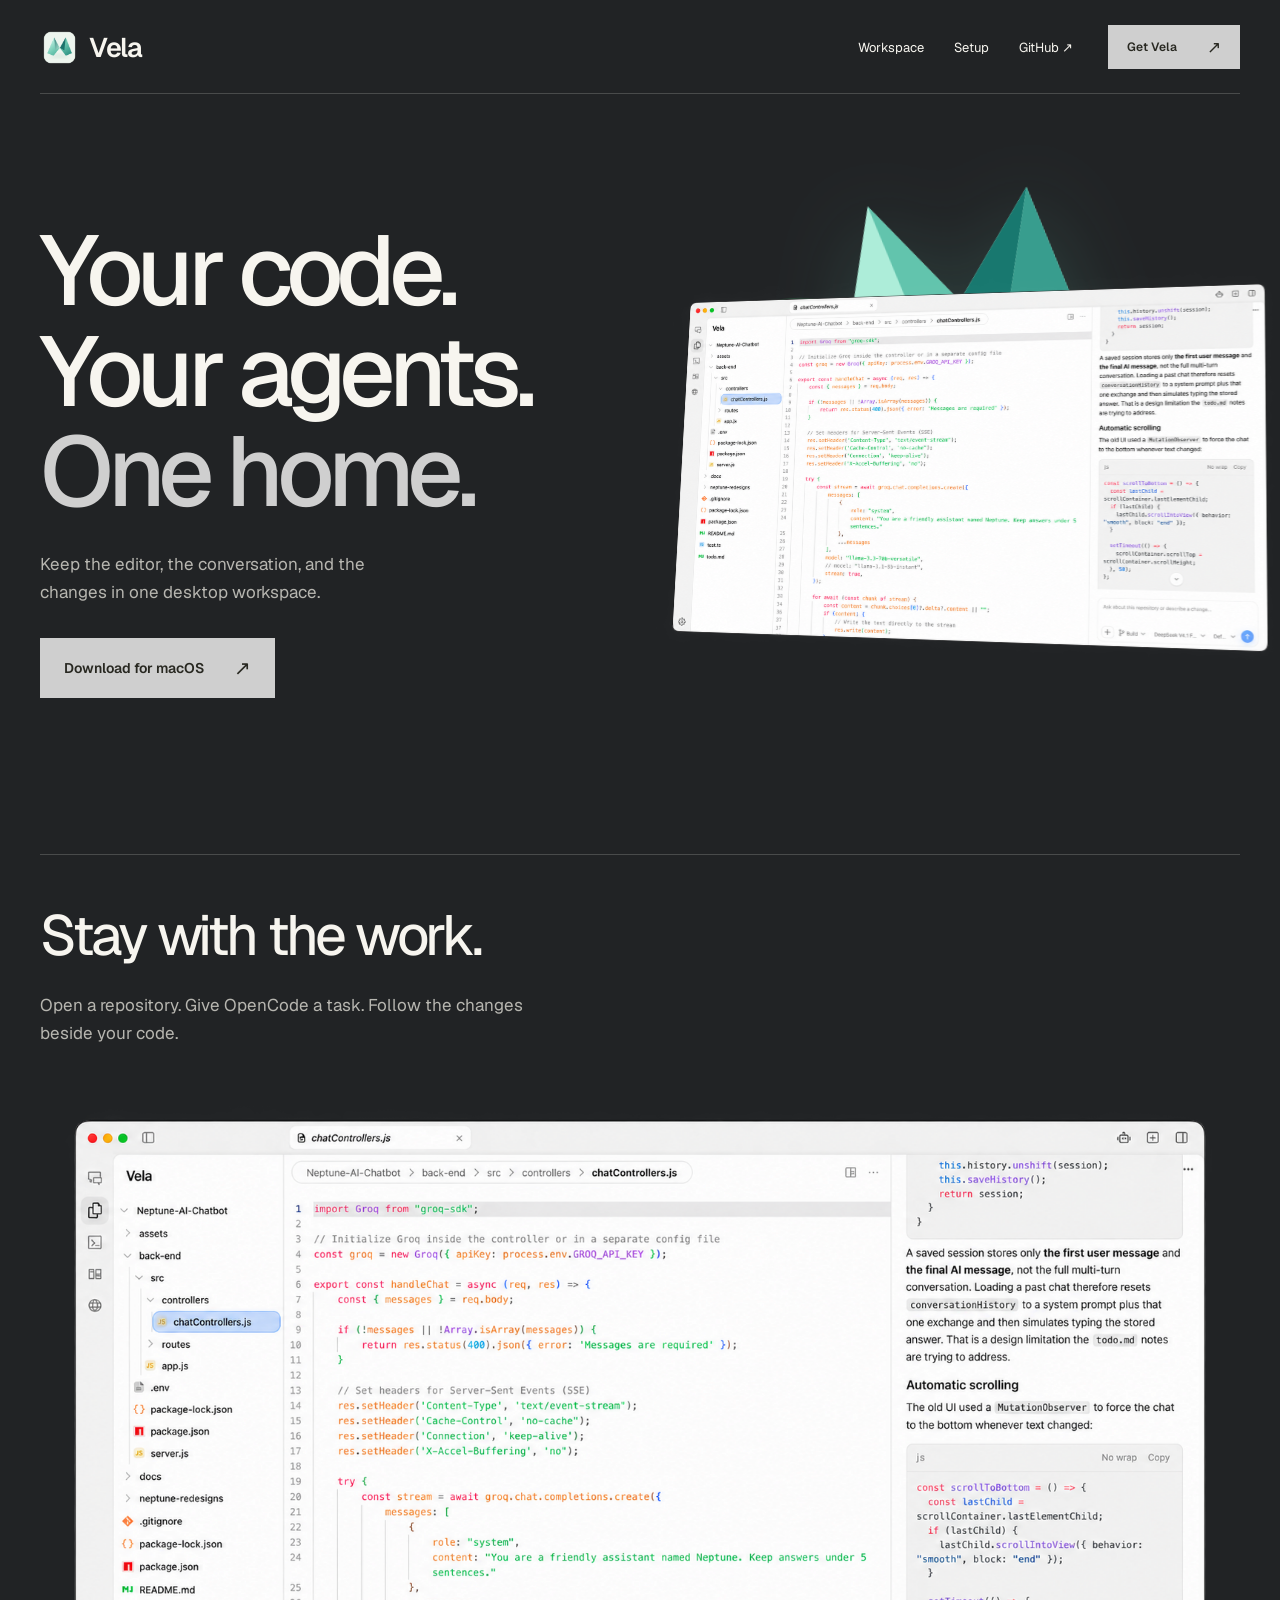
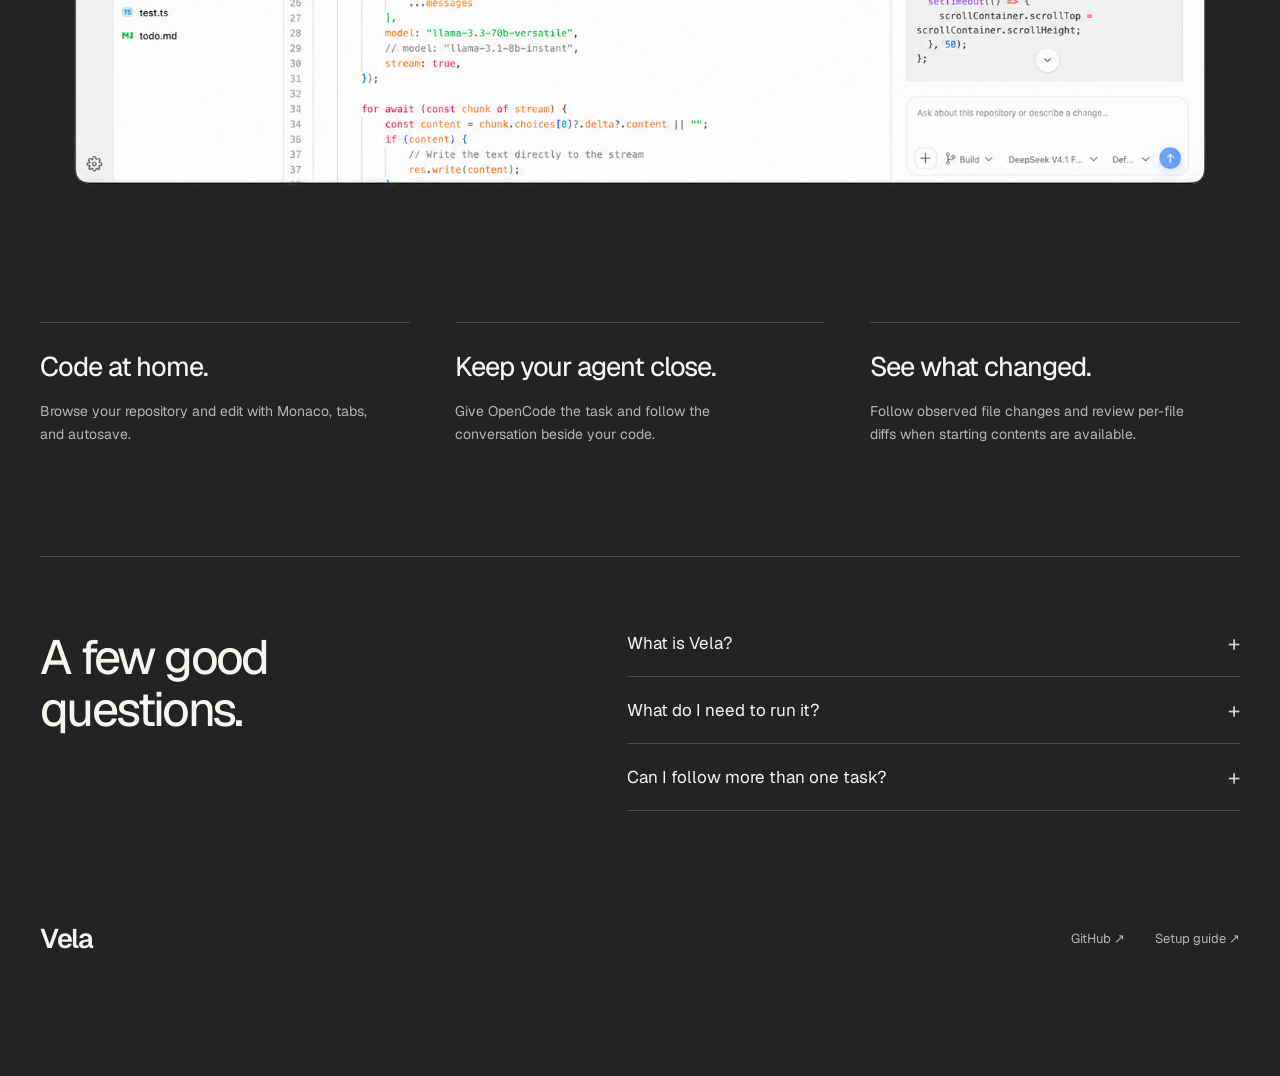
==== vela-product/index.html @ f3eb32a9 "initial portfolio commit" ====
<!doctype html>
<html lang="en">
<head>
  <meta charset="utf-8">
  <meta name="viewport" content="width=device-width,initial-scale=1">
  <meta name="description" content="Vela. Your code, your agents, one desktop workspace.">
  <title>Vela — Your code. Your agents. One home.</title>
  <link rel="icon" href="assets/icon.png">
  <link rel="stylesheet" href="css/style.css?v=2">
</head>
<body class="iteration-page d1">
  <a class="skip" href="#main">Skip to content</a>

  <header class="site-header">
    <a class="brand" href="#main" aria-label="Vela home"><img src="assets/icon.png" width="40" height="40" alt=""><span>Vela</span></a>
    <nav aria-label="Main navigation">
      <a href="#workspace">Workspace</a>
      <a href="https://github.com/Tsohnle95/vela#setup" target="_blank" rel="noopener">Setup</a>
      <a href="https://github.com/Tsohnle95/vela" target="_blank" rel="noopener">GitHub ↗</a>
    </nav>
    <a class="button" href="https://github.com/Tsohnle95/vela/releases" target="_blank" rel="noopener">Get Vela<span aria-hidden="true">↗</span></a>
  </header>

  <main id="main" tabindex="-1">
    <section class="home-hero">
      <div class="hero-copy">
        <h1>Your code.<br> Your agents.<br> <em>One home.</em></h1>
        <p>Keep the editor, the conversation, and the changes in one desktop workspace.</p>
        <a class="button" href="https://github.com/Tsohnle95/vela/releases" target="_blank" rel="noopener">Download for macOS<span aria-hidden="true">↗</span></a>
      </div>
      <div class="home-art">
        <div class="home-orbit orbit-one"></div>
        <div class="home-orbit orbit-two"></div>
        <svg class="vela-mark" viewBox="0 0 200 160" aria-hidden="true">
          <path fill="#adedd9" d="M36 8 100 92 31 154 0 139Z"/>
          <path fill="#62c4ad" d="M36 8 100 92 31 154 67 120Z"/>
          <path fill="#b5f4dc" d="m164 8 36 131-31 15-69-62Z"/>
          <path fill="#389d8e" d="m164 8 36 131-31 15-36-34Z"/>
          <path fill="#18786f" d="m164 8-31 112-33-28Z"/>
        </svg>
        <div class="home-screen">
          <figure class="app-shot window-shot" id="workspace">
            <img src="assets/vela-light.png" width="1619" height="971" alt="Vela in a light theme, with the file tree, a chat controller in the editor, and an OpenCode conversation in one window.">
          </figure>
        </div>
      </div>
    </section>

    <section class="home-product">
      <h2>Stay with the work.</h2>
      <p>Open a repository. Give OpenCode a task. Follow the changes beside your code.</p>
      <figure class="app-shot window-shot">
        <img src="assets/vela-light.png" width="1619" height="971" alt="Vela in a light theme, with the file tree, a chat controller in the editor, and an OpenCode conversation in one window.">
      </figure>
    </section>

    <section class="feature-row">
      <article>
        <h2>Code at home.</h2>
        <p>Browse your repository and edit with Monaco, tabs, and autosave.</p>
      </article>
      <article>
        <h2>Keep your agent close.</h2>
        <p>Give OpenCode the task and follow the conversation beside your code.</p>
      </article>
      <article>
        <h2>See what changed.</h2>
        <p>Follow observed file changes and review per-file diffs when starting contents are available.</p>
      </article>
    </section>

    <section class="questions">
      <h2>A few good questions.</h2>
      <div>
        <details>
          <summary>What is Vela?</summary>
          <p>A desktop workspace that brings a Monaco editor, OpenCode sessions, an integrated terminal, and live file changes into one window.</p>
        </details>
        <details>
          <summary>What do I need to run it?</summary>
          <p>Have OpenCode V2 available on your PATH before starting an agent session. The source setup guide is available on GitHub.</p>
        </details>
        <details>
          <summary>Can I follow more than one task?</summary>
          <p>Agent mode tiles up to eight sessions. Each panel keeps its own conversation and context.</p>
        </details>
      </div>
    </section>
  </main>

  <footer class="site-footer">
    <a class="brand" href="#main">Vela</a>
    <nav aria-label="Footer navigation">
      <a href="https://github.com/Tsohnle95/vela" target="_blank" rel="noopener">GitHub ↗</a>
      <a href="https://github.com/Tsohnle95/vela#setup" target="_blank" rel="noopener">Setup guide ↗</a>
    </nav>
  </footer>
</body>
</html>
---- vela-product/css/style.css ----
@font-face{font-family:Geist;src:url(../assets/geist.woff2) format('woff2');font-weight:100 900;font-display:swap}
*{box-sizing:border-box}html{scroll-behavior:smooth;scroll-padding-top:30px}body{--bg:#080909;--fg:#f4f5f1;--accent:#b3f6d6;--muted:#9a9e9a;--line:#2a2e2b;margin:0;background:var(--bg);color:var(--fg);font-family:Geist,Arial,sans-serif;-webkit-font-smoothing:antialiased}h1,h2,h3,p,figure{margin:0}a{color:inherit;text-decoration:none}button,select{font:inherit}button,select,summary{cursor:pointer}button{color:inherit}a:focus-visible,button:focus-visible,summary:focus-visible,select:focus-visible{outline:3px solid var(--accent);outline-offset:5px}h1{font-size:clamp(60px,7.2vw,104px);letter-spacing:-.065em;line-height:1.02;font-weight:500;text-wrap:balance}h1 em,h2 em{font-style:normal;color:var(--accent)}h2{font-size:clamp(36px,4.4vw,64px);line-height:1.08;letter-spacing:-.055em;font-weight:450;text-wrap:balance}h3{font-size:25px;font-weight:450;letter-spacing:-.035em}p{line-height:1.65;color:var(--muted)}button:hover,.button:hover{filter:brightness(1.12)}a.text-link:hover{text-decoration:underline;text-underline-offset:6px}.button{background:var(--accent);color:#0c1811;min-height:52px;display:inline-flex;align-items:center;justify-content:space-between;gap:30px;padding:16px 23px;font-size:14px;font-weight:600;border:1px solid var(--accent);border-radius:0}.button span{font-size:20px;font-weight:400}.hero-copy>p{font-size:17px;max-width:420px;margin:28px 0 32px}.site-header{max-width:1280px;margin:auto;padding:25px 40px;display:flex;align-items:center;justify-content:space-between;gap:35px;position:relative;z-index:5}.site-header:after{content:'';position:absolute;bottom:0;left:40px;right:40px;border-bottom:1px solid var(--line)}.brand{display:flex;align-items:center;gap:10px;font-size:27px;font-weight:600;letter-spacing:-1.3px}.brand img{width:39px;height:39px;display:block;border-radius:9px}.site-header nav{display:flex;align-items:center;gap:30px;margin-left:auto;font-size:13px}.site-header>.button{min-height:44px;padding:10px 18px;font-size:12px;gap:30px}.site-header>.button span{font-size:17px}main{max-width:1280px;padding:0 40px;margin:auto;min-width:0}.app-shot{min-width:0;margin:0;position:relative}.app-shot img{display:block;width:100%;height:auto;max-width:100%;border:1px solid #343b36;border-radius:7px;background:#222}.vela-icon{display:block;width:100%;height:auto}.vela-mark{display:block;width:100%;height:auto;overflow:visible}.feature-row{display:grid;grid-template-columns:repeat(3,minmax(0,1fr));gap:45px;margin:110px 0}.feature-row article{border-top:1px solid var(--line);padding-top:28px;min-width:0}.feature-row h2{font-size:27px;line-height:1.15;letter-spacing:-.04em;margin-bottom:18px}.feature-row p{font-size:14px;max-width:340px}.section{display:grid;grid-template-columns:1fr 1fr;gap:70px;align-items:center;margin:110px 0}.text-link{display:inline-flex;align-items:center;gap:10px;color:var(--accent);font-size:14px;margin-top:25px}.questions{display:grid;grid-template-columns:.9fr 1.1fr;gap:85px;border-top:1px solid var(--line);padding:75px 0;margin-top:100px}.questions h2{font-size:48px;max-width:350px}.questions details{border-bottom:1px solid var(--line);padding:22px 0}.questions details:first-child{padding-top:0}.questions summary{font-size:17px;list-style:none;display:flex;justify-content:space-between;gap:20px}.questions summary:after{content:'+';color:var(--accent);font-size:22px;line-height:1}.questions details[open] summary:after{content:'−'}.questions summary::-webkit-details-marker{display:none}.questions details p{font-size:14px;margin-top:20px;max-width:500px}.release-close{padding:80px 0;border-block:1px solid var(--line);margin-top:70px;display:flex;justify-content:space-between;align-items:center;gap:40px}.release-close h2{max-width:700px;font-size:54px}.site-footer{max-width:1280px;margin:auto;padding:35px 40px 120px;display:flex;justify-content:space-between;align-items:center;gap:40px}.site-footer nav{display:flex;gap:30px;font-size:13px;color:var(--muted)}.skip{position:fixed;left:20px;top:-100px;padding:15px;background:var(--accent);color:#111;z-index:100}.skip:focus{top:15px}.sr-only{position:absolute;width:1px;height:1px;padding:0;margin:-1px;overflow:hidden;clip:rect(0,0,0,0);white-space:nowrap;border:0}.design-controls{position:fixed;bottom:18px;left:50%;transform:translateX(-50%);z-index:25;max-width:calc(100% - 24px);display:flex;gap:4px;align-items:center;border:1px solid #464d46;border-radius:8px;background:#171c19ed;padding:6px;box-shadow:0 10px 30px #0008;backdrop-filter:blur(15px);font-size:11px}.design-controls button{border:0;background:transparent;padding:9px;min-height:34px;white-space:nowrap;border-radius:4px}.design-controls button:hover{background:#333d34}.design-controls select{color:#e8f1e9;background:#242d25;border:0;border-radius:4px;padding:9px;width:220px;min-width:0;font-size:11px}.design-controls #previous,.design-controls #next{font-size:17px;padding:6px 12px}.design-controls #hide-controls{font-size:19px}.design-controls[hidden]{display:none}#restore-controls{position:fixed;bottom:15px;right:18px;border:1px solid #566358;background:#111914;color:#dce8dd;padding:10px 14px;border-radius:5px;z-index:25;font-size:11px}#restore-controls[hidden]{display:none}dialog{width:min(1180px,calc(100% - 30px));max-height:88vh;border:1px solid #4d5b4e;padding:30px;border-radius:10px;background:#0d130f;color:#f0f5ec}dialog::backdrop{background:#000c;backdrop-filter:blur(8px)}.gallery-heading{display:flex;justify-content:space-between;align-items:center;margin-bottom:25px}.gallery-heading h2{font-size:36px}.gallery-heading button{border:1px solid #455346;background:transparent;width:40px;height:40px;border-radius:50%;font-size:25px}#gallery-grid{display:grid;grid-template-columns:repeat(3,minmax(0,1fr));gap:16px}.gallery-card{display:block;min-width:0;border:1px solid #2e3b30;border-radius:4px;overflow:hidden;background:#141c15}.gallery-card:hover{border-color:#a3d4b2}.gallery-card[aria-current]{outline:2px solid var(--accent);outline-offset:-2px}.gallery-card img{display:block;width:100%;height:auto;aspect-ratio:1.44;background:#080909;object-fit:cover;object-position:top}.gallery-card h3{font-size:15px;padding:18px;font-weight:450;letter-spacing:-.4px}
/* Closest to the reference: a direct statement and a floating desktop. */
.home-hero{display:grid;grid-template-columns:1fr 1fr;gap:70px;align-items:center;min-height:760px;padding:80px 0 110px}.home-hero h1{font-size:clamp(68px,7.7vw,110px)}.home-hero .hero-copy>p{max-width:360px}.home-art{position:relative;min-width:0;height:490px;isolation:isolate;display:flex;align-items:center;justify-content:center}.home-art>.vela-mark{position:absolute;width:250px;top:-28px;left:calc(50% - 125px);filter:drop-shadow(0 10px 40px #71eac92b);transform:rotate(-7deg)}.home-screen{position:absolute;bottom:50px;width:112%;transform:perspective(1100px) rotateY(-12deg) rotateX(7deg)}.home-screen .app-shot img{border:0;border-radius:0;background:transparent}.home-orbit{position:absolute;border:1px solid #325a42;border-radius:50%;width:500px;height:180px;left:50%;top:50%;transform:translate(-50%,-50%) rotate(-35deg);z-index:-1}.orbit-two{transform:translate(-50%,-50%) rotate(35deg);border-color:#254232}.home-product{padding-top:50px;border-top:1px solid var(--line)}.home-product>p{font-size:17px;max-width:500px;margin:25px 0 45px}.home-product>.app-shot img{border:0;border-radius:0;background:none}
/* Broad, centered and image-led, with space around a single large window. */
.d2 .wide-hero{text-align:center;padding-top:100px}.wide-hero h1{font-size:clamp(60px,6.6vw,95px)}.wide-hero .hero-copy>p{margin:27px auto 32px;max-width:510px}.wide-screen{margin-top:70px;padding:10px;background:#15261d;border:1px solid #294b36;box-shadow:0 0 100px -20px #53bd8a22}.wide-story{display:grid;grid-template-columns:1.2fr 1fr;gap:100px;margin:120px 0}.wide-story h2{font-size:54px}.wide-story p{font-size:17px}.d2 .feature-row{gap:70px}.d2 .questions{grid-template-columns:1fr 1fr}
/* An expansive heading sits above an asymmetric product and brand block. */
.close-hero{padding-top:80px}.close-title{display:flex;justify-content:space-between;gap:80px;align-items:end;margin-bottom:60px}.close-title h1{font-size:clamp(70px,8.5vw,122px)}.close-title>div{max-width:320px}.close-title p{font-size:16px;margin-bottom:30px}.close-stage{display:grid;grid-template-columns:1fr 230px;gap:30px;align-items:stretch}.close-stage>.app-shot{align-self:start}.close-mark{display:flex;align-items:center;justify-content:center;background:var(--accent);padding:38px}.close-mark>.vela-mark{filter:brightness(.3);width:100%}.close-story{display:grid;grid-template-columns:1.1fr 1fr;gap:80px;align-items:center;margin:100px 0}.close-story p{max-width:400px;font-size:17px}.d3 .feature-row{border-block:1px solid var(--line);margin:90px 0;padding:45px 0}.d3 .feature-row article{border:0;padding:0}
/* An oversized independent mark, a short statement and a separate product section. */
.place-hero{display:grid;grid-template-columns:1fr .7fr;gap:130px;align-items:end;padding:80px 0 95px}.place-hero>div:first-child>.vela-mark{width:90px;margin-bottom:40px}.place-hero h1{font-size:clamp(86px,10vw,145px);line-height:.92}.place-copy{padding-bottom:7px}.place-copy>p{font-size:20px;margin-bottom:35px}.place-copy>.text-link{display:block}.place-product{background:#111b15;padding:25px;border-top:1px solid #43604c}.place-product-copy{display:grid;grid-template-columns:1.1fr 1fr;gap:70px;margin-top:45px;padding:0 15px 15px}.place-product h2{font-size:43px}.place-product p{font-size:16px;align-self:center}.d4 .feature-row{gap:70px}
/* Concentric folds illustrate space, with no fabricated status or labels. */
.space-hero{display:grid;grid-template-columns:1fr 1fr;gap:70px;align-items:center;min-height:740px;padding:80px 0}.space-hero h1{font-size:clamp(66px,7.4vw,106px)}.space-art{position:relative;aspect-ratio:1;isolation:isolate;perspective:1000px}.fold-orbit{position:absolute;width:80%;top:12%;left:10%;transform:rotate(-12deg);opacity:.17}.fold-orbit .vela-mark path{fill:none;stroke:#82e6c4;stroke-width:.45}.fold-1{transform:scale(.85) translateY(20px) rotate(-12deg);opacity:.25}.fold-2{transform:scale(.7) translateY(45px) rotate(-12deg);opacity:.4}.fold-3{transform:scale(.55) translateY(85px) rotate(-12deg);opacity:.6}.fold-4{transform:scale(.4) translateY(150px) rotate(-12deg);opacity:.85}.fold-5{transform:scale(.25) translateY(290px) rotate(-12deg);opacity:1}.fold-5 .vela-mark path{fill:#b3f6d6;stroke:none}.space-product{padding-top:30px}.space-product>div{display:flex;gap:80px;align-items:end;justify-content:space-between;margin-bottom:45px}.space-product h2{max-width:650px}.space-product p{max-width:320px;font-size:16px}.space-product .app-shot{padding:20px;background:#131d16;border-radius:9px}.space-story{display:grid;grid-template-columns:1fr 1fr;gap:100px;margin:120px 0}.space-story p{font-size:17px}.space-story p+p{margin-top:25px}
@media(max-width:1000px){.site-header{gap:22px}.site-header nav{gap:22px}.home-hero{gap:30px;min-height:660px}.home-hero h1{font-size:76px}.home-art{height:400px}.home-art>.vela-mark{width:180px;left:calc(50% - 90px)}.home-orbit{width:380px}.home-screen{bottom:40px}.place-hero{gap:60px}.place-hero h1{font-size:100px}.place-copy>p{font-size:17px}.place-product-copy{gap:35px}.close-title{gap:45px}.close-title h1{font-size:85px}.close-stage{grid-template-columns:1fr 150px;gap:20px}.close-mark{padding:25px}.space-hero{gap:30px;min-height:650px}.space-hero h1{font-size:78px}.space-product>div{gap:35px}.wide-story,.close-story,.space-story{gap:50px}.wide-story h2{font-size:46px}.questions{gap:50px}.questions h2{font-size:40px}.feature-row{gap:28px}.release-close h2{font-size:44px}}
@media(max-width:700px){h1{font-size:clamp(48px,11.5vw,72px);letter-spacing:-.055em}h2{font-size:36px}main{padding:0 22px}.site-header{padding:20px 22px;gap:18px}.site-header:after{left:22px;right:22px}.brand{font-size:23px;gap:8px}.brand img{width:32px;height:32px}.site-header nav{gap:15px;font-size:11px}.site-header nav a:first-child{display:none}.site-header>.button{display:none}.button{font-size:13px;min-height:49px;padding:14px 19px;gap:25px}.hero-copy>p{font-size:15px;max-width:100%;margin:25px 0 30px}.feature-row{grid-template-columns:1fr;gap:35px;margin:65px 0}.feature-row h2{font-size:26px;margin-bottom:15px}.feature-row p{font-size:14px;max-width:100%}.feature-row article{padding-top:22px}.section{grid-template-columns:1fr;gap:35px;margin:70px 0}.questions{grid-template-columns:1fr;gap:35px;padding:45px 0;margin-top:65px}.questions h2{font-size:37px}.questions summary{font-size:15px}.questions details p{font-size:13px}.release-close{display:block;padding:45px 0;margin-top:50px}.release-close h2{font-size:39px;margin-bottom:30px}.site-footer{padding:30px 22px 120px;gap:25px;flex-wrap:wrap}.site-footer nav{gap:20px;font-size:12px}.app-shot img{border-radius:4px}.design-controls{bottom:12px;width:calc(100% - 24px);max-width:480px;gap:2px}.design-controls select{width:100%;flex:1;font-size:10px;padding:8px 4px}.design-controls button{font-size:10px;padding:7px}.design-controls #previous,.design-controls #next{padding:7px;font-size:16px}.design-controls #hide-controls{padding:6px;font-size:17px}dialog{padding:20px}.gallery-heading h2{font-size:30px}#gallery-grid{grid-template-columns:repeat(2,minmax(0,1fr));gap:10px}.gallery-card h3{font-size:13px;padding:12px;overflow-wrap:anywhere}
.home-hero{grid-template-columns:1fr;gap:20px;padding:65px 0 35px;min-height:0}.home-hero h1{font-size:clamp(60px,14vw,84px)}.home-hero .hero-copy>p{max-width:330px}.home-art{height:350px;max-width:450px;width:100%;margin:auto;overflow:clip}.home-art>.vela-mark{width:145px;top:5px;left:calc(50% - 72px)}.home-screen{width:88%;bottom:35px}.home-orbit{width:310px;height:120px;top:45%}.home-product{padding-top:35px}.home-product>p{font-size:15px;margin:22px 0 30px}.d2 .wide-hero{padding-top:65px}.wide-hero h1{font-size:clamp(46px,10.7vw,72px)}.wide-hero .hero-copy>p{font-size:15px;margin:25px auto 30px}.wide-screen{margin-top:45px;padding:6px}.wide-story{grid-template-columns:1fr;gap:25px;margin:65px 0}.wide-story h2{font-size:37px}.wide-story p{font-size:15px}.d2 .feature-row{gap:35px}.d2 .questions{grid-template-columns:1fr}.close-hero{padding-top:65px}.close-title{display:block;margin-bottom:35px}.close-title h1{font-size:clamp(58px,13vw,85px)}.close-title>div{max-width:100%;margin-top:28px}.close-title p{font-size:15px;max-width:330px}.close-stage{grid-template-columns:minmax(0,1fr) 65px;gap:12px}.close-mark{padding:12px}.close-story{grid-template-columns:1fr;gap:25px;margin:65px 0}.close-story h2{font-size:38px}.close-story p{font-size:15px}.d3 .feature-row{margin:55px 0;padding:30px 0;gap:30px}.place-hero{grid-template-columns:1fr;gap:35px;padding:55px 0 50px}.place-hero>div:first-child>.vela-mark{width:60px;margin-bottom:30px}.place-hero h1{font-size:clamp(76px,18vw,114px)}.place-copy>p{font-size:17px;max-width:340px;margin-bottom:30px}.place-product{padding:12px}.place-product-copy{grid-template-columns:1fr;gap:20px;margin-top:30px;padding:0 5px 10px}.place-product h2{font-size:32px}.place-product p{font-size:14px}.d4 .feature-row{gap:35px}.space-hero{grid-template-columns:1fr;gap:15px;padding:60px 0 15px;min-height:0}.space-hero h1{font-size:clamp(59px,13vw,84px)}.space-art{max-width:370px;width:100%;margin:auto}.space-product>div{display:block;margin-bottom:30px}.space-product h2{font-size:36px}.space-product p{max-width:100%;font-size:15px;margin-top:25px}.space-product .app-shot{padding:8px}.space-story{grid-template-columns:1fr;gap:25px;margin:70px 0}.space-story p{font-size:15px}}
@media(max-width:420px){#gallery-grid{grid-template-columns:1fr}.gallery-card h3{font-size:17px;padding:16px}.design-controls select{font-size:9px}.design-controls #browse{font-size:9px;padding:6px}.design-controls #previous,.design-controls #next{padding:6px}.site-header nav{font-size:11px}.home-art{height:290px}.home-screen{bottom:20px}.home-art>.vela-mark{width:125px;left:calc(50% - 62px)}.home-orbit{width:270px}.close-title h1{font-size:55px}.close-stage{grid-template-columns:1fr}.close-mark{height:90px;padding:16px}.close-mark>.vela-mark{width:80px}.place-product h2{font-size:28px}}
@media(prefers-reduced-motion:reduce){html{scroll-behavior:auto}*,*:before,*:after{animation:none!important;transition:none!important}}
@media(min-width:1310px){.home-screen{width:118%}}

/* Reference #1 — Soft graphite palette. */
body.iteration-page {
  --bg: #212325;
  --fg: #f7f5ef;
  --accent: #cfcfcf;
  --muted: #b7b6b0;
  --line: #494b4b;
  --surface: #2b2e30;
  --button-text: #282821;
  --shadow: #00000050;
  background: var(--bg);
  color: var(--fg);
}

.iteration-page .button {
  color: var(--button-text);
}
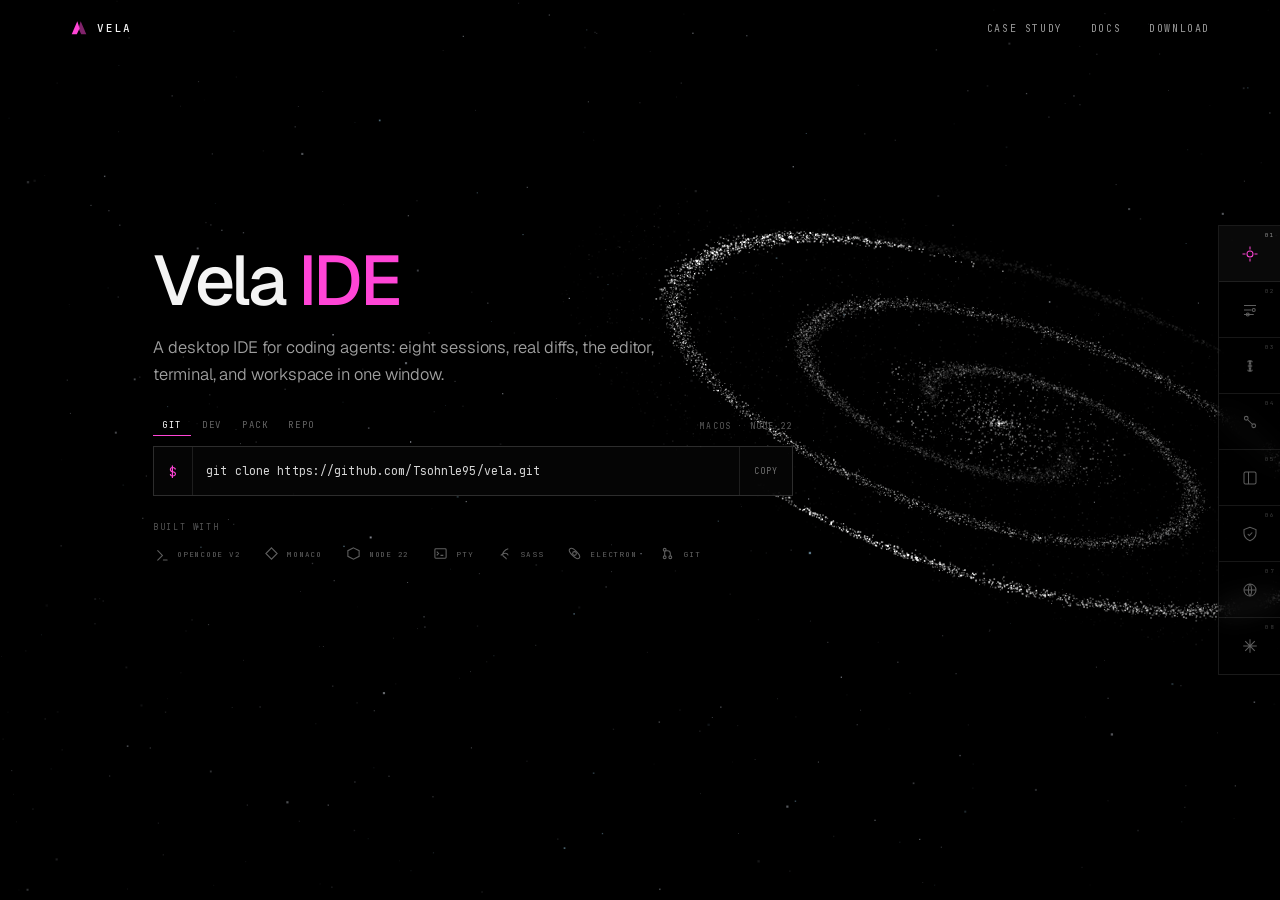
==== commit baaf48b8: "sync portfolio updates product page vela" ====
--- a/vela-product/index.html
+++ b/vela-product/index.html
@@ -1,99 +1,118 @@
 <!doctype html>
-<html lang="en">
+<html lang="en-CA">
 <head>
-  <meta charset="utf-8">
-  <meta name="viewport" content="width=device-width,initial-scale=1">
-  <meta name="description" content="Vela. Your code, your agents, one desktop workspace.">
-  <title>Vela — Your code. Your agents. One home.</title>
-  <link rel="icon" href="assets/icon.png">
-  <link rel="stylesheet" href="css/style.css?v=2">
+<meta charset="utf-8">
+<meta name="viewport" content="width=device-width,initial-scale=1">
+<title>Vela — IDE | Tylon Sohnle</title>
+<meta name="description" content="Vela is a desktop IDE for coding agents: eight sessions, real diffs, the editor, terminal, and workspace in one window.">
+<link rel="canonical" href="https://tylonsohnle.com/vela-product/">
+<link rel="icon" href="assets/icon.png">
+<meta name="theme-color" content="#000000">
+<link rel="stylesheet" href="css/style.css?v=ide1">
 </head>
-<body class="iteration-page d1">
-  <a class="skip" href="#main">Skip to content</a>
+<body>
+<a class="skip" href="#main">Skip to content</a>
+<div class="art" aria-hidden="true">
+  <div class="glow"></div>
+  <canvas id="field"></canvas>
+  <div class="veil"></div>
+  <div class="vignette"></div>
+  <div class="scan"></div>
+  <div class="grain"></div>
+</div>
 
-  <header class="site-header">
-    <a class="brand" href="#main" aria-label="Vela home"><img src="assets/icon.png" width="40" height="40" alt=""><span>Vela</span></a>
-    <nav aria-label="Main navigation">
-      <a href="#workspace">Workspace</a>
-      <a href="https://github.com/Tsohnle95/vela#setup" target="_blank" rel="noopener">Setup</a>
-      <a href="https://github.com/Tsohnle95/vela" target="_blank" rel="noopener">GitHub ↗</a>
+<header class="top">
+  <div class="shell top-row">
+    <a class="brand" href="#main" aria-label="Vela home">
+      <svg viewBox="0 0 32 32" fill="none" aria-hidden="true">
+        <path d="M3 27 13 4l4 13-5 10H3Z" fill="currentColor"/>
+        <path d="M29 27 19 4l-4 13 5 10h9Z" fill="currentColor" opacity=".5"/>
+      </svg>
+      <span class="word">Vela</span>
+    </a>
+    <nav aria-label="Primary">
+      <a href="../project-studies-ember/vela.html">Case study</a>
+      <a href="https://github.com/Tsohnle95/vela#readme" target="_blank" rel="noopener">Docs</a>
+      <a href="https://github.com/Tsohnle95/vela/releases" target="_blank" rel="noopener">Download</a>
     </nav>
-    <a class="button" href="https://github.com/Tsohnle95/vela/releases" target="_blank" rel="noopener">Get Vela<span aria-hidden="true">↗</span></a>
-  </header>
+  </div>
+</header>
 
-  <main id="main" tabindex="-1">
-    <section class="home-hero">
-      <div class="hero-copy">
-        <h1>Your code.<br> Your agents.<br> <em>One home.</em></h1>
-        <p>Keep the editor, the conversation, and the changes in one desktop workspace.</p>
-        <a class="button" href="https://github.com/Tsohnle95/vela/releases" target="_blank" rel="noopener">Download for macOS<span aria-hidden="true">↗</span></a>
-      </div>
-      <div class="home-art">
-        <div class="home-orbit orbit-one"></div>
-        <div class="home-orbit orbit-two"></div>
-        <svg class="vela-mark" viewBox="0 0 200 160" aria-hidden="true">
-          <path fill="#adedd9" d="M36 8 100 92 31 154 0 139Z"/>
-          <path fill="#62c4ad" d="M36 8 100 92 31 154 67 120Z"/>
-          <path fill="#b5f4dc" d="m164 8 36 131-31 15-69-62Z"/>
-          <path fill="#389d8e" d="m164 8 36 131-31 15-36-34Z"/>
-          <path fill="#18786f" d="m164 8-31 112-33-28Z"/>
-        </svg>
-        <div class="home-screen">
-          <figure class="app-shot window-shot" id="workspace">
-            <img src="assets/vela-light.png" width="1619" height="971" alt="Vela in a light theme, with the file tree, a chat controller in the editor, and an OpenCode conversation in one window.">
-          </figure>
+<div class="rail rail-right" aria-label="Cockpit panels">
+      <button class="on" data-label="Explorer" aria-label="Explorer">
+        <svg viewBox="0 0 24 24" fill="none" stroke="currentColor" stroke-width="1.35"><circle cx="12" cy="12" r="4"/><path d="M12 2v4M12 18v4M2 12h4M18 12h4"/></svg>
+        <span class="n">01</span>
+      </button>
+      <button class="" data-label="Editor" aria-label="Editor">
+        <svg viewBox="0 0 24 24" fill="none" stroke="currentColor" stroke-width="1.35"><path d="M4 6h16M4 12h10M4 18h13"/><circle cx="17" cy="12" r="2"/><circle cx="9" cy="18" r="2"/></svg>
+        <span class="n">02</span>
+      </button>
+      <button class="" data-label="Terminal" aria-label="Terminal">
+        <svg viewBox="0 0 24 24" fill="none" stroke="currentColor" stroke-width="1.35"><path d="M9 7a2 2 0 1 1 2 2v6a2 2 0 1 1-2 2M15 7a2 2 0 1 0-2 2v6a2 2 0 1 0 2 2M9 12h6"/></svg>
+        <span class="n">03</span>
+      </button>
+      <button class="" data-label="Sessions" aria-label="Sessions">
+        <svg viewBox="0 0 24 24" fill="none" stroke="currentColor" stroke-width="1.35"><circle cx="7" cy="7" r="2.5"/><circle cx="17" cy="17" r="2.5"/><path d="m9 9 6 6"/></svg>
+        <span class="n">04</span>
+      </button>
+      <button class="" data-label="Diffs" aria-label="Diffs">
+        <svg viewBox="0 0 24 24" fill="none" stroke="currentColor" stroke-width="1.35"><rect x="4" y="4" width="16" height="16" rx="2"/><path d="M10 4v16"/></svg>
+        <span class="n">05</span>
+      </button>
+      <button class="" data-label="Permissions" aria-label="Permissions">
+        <svg viewBox="0 0 24 24" fill="none" stroke="currentColor" stroke-width="1.35"><path d="M12 3 4 6v5c0 5 3.5 8 8 10 4.5-2 8-5 8-10V6l-8-3Z"/><path d="m9 12 2 2 4-4"/></svg>
+        <span class="n">06</span>
+      </button>
+      <button class="" data-label="Mobile" aria-label="Mobile">
+        <svg viewBox="0 0 24 24" fill="none" stroke="currentColor" stroke-width="1.35"><circle cx="12" cy="12" r="8"/><path d="M4 12h16M12 4c3 3 3 13 0 16M12 4c-3 3-3 13 0 16"/></svg>
+        <span class="n">07</span>
+      </button>
+      <button class="" data-label="Usage" aria-label="Usage">
+        <svg viewBox="0 0 24 24" fill="none" stroke="currentColor" stroke-width="1.35"><path d="M12 3v18M3 12h18M5.6 5.6l12.8 12.8M18.4 5.6 5.6 18.4"/></svg>
+        <span class="n">08</span>
+      </button>
+</div>
+
+<main id="main" class="shell main" tabindex="-1">
+  <section class="hero">
+    <div class="hero-inner">
+      <h1>
+          <span class="line">Vela <span class="accent">IDE</span></span>
+      </h1>
+      <p class="sub">A desktop IDE for coding agents: eight sessions, real diffs, the editor, terminal, and workspace in one window.</p>
+      <div class="install" data-install>
+        <div class="tabs" role="tablist" aria-label="Run Vela">
+            <button type="button" data-cmd="git clone https://github.com/Tsohnle95/vela.git" role="tab" aria-selected="true">GIT</button>
+            <button type="button" data-cmd="cd vela &amp;&amp; npm install &amp;&amp; npm run dev" role="tab" aria-selected="false">DEV</button>
+            <button type="button" data-cmd="npm run pack" role="tab" aria-selected="false">PACK</button>
+            <button type="button" data-cmd="open https://github.com/Tsohnle95/vela" role="tab" aria-selected="false">REPO</button>
+          <span class="os">MACOS · NODE 22</span>
+        </div>
+        <div class="cmd">
+          <span class="sigil">$</span>
+          <code data-cmd-text>git clone https://github.com/Tsohnle95/vela.git</code>
+          <button class="copy" type="button" data-copy aria-label="Copy command">COPY</button>
         </div>
       </div>
-    </section>
+      <div class="compat">
+        <p class="label">Built with</p>
+        <div class="row">
+          <span class="mark" title="OPENCODE V2"><span class="glyph"><svg viewBox="0 0 16 16" fill="none" stroke="currentColor" stroke-width="1.15"><path d="m4 5 5 5-5 5M10 15h4" stroke-linecap="round"/></svg></span><span class="name">OPENCODE V2</span></span>
+          <span class="mark" title="MONACO"><span class="glyph"><svg viewBox="0 0 16 16" fill="none" stroke="currentColor" stroke-width="1.15"><path d="M8 2 14 8 8 14 2 8Z"/></svg></span><span class="name">MONACO</span></span>
+          <span class="mark" title="NODE 22"><span class="glyph"><svg viewBox="0 0 16 16" fill="none" stroke="currentColor" stroke-width="1.15"><path d="M8 2 14 5v6l-6 3-6-3V5Z"/></svg></span><span class="name">NODE 22</span></span>
+          <span class="mark" title="PTY"><span class="glyph"><svg viewBox="0 0 16 16" fill="none" stroke="currentColor" stroke-width="1.15"><rect x="2" y="3" width="12" height="10" rx="1"/><path d="m4 6 2 2-2 2M8 10h3"/></svg></span><span class="name">PTY</span></span>
+          <span class="mark" title="SASS"><span class="glyph"><svg viewBox="0 0 16 16" fill="none" stroke="currentColor" stroke-width="1.15"><path d="M12 3c-4 1-6 4-6 6 0 3 4 3 4 5M4 10c3-3 7-3 8 0"/></svg></span><span class="name">SASS</span></span>
+          <span class="mark" title="ELECTRON"><span class="glyph"><svg viewBox="0 0 16 16" fill="none" stroke="currentColor" stroke-width="1.15"><circle cx="8" cy="8" r="2"/><ellipse cx="8" cy="8" rx="7" ry="3" transform="rotate(45 8 8)"/></svg></span><span class="name">ELECTRON</span></span>
+          <span class="mark" title="GIT"><span class="glyph"><svg viewBox="0 0 16 16" fill="none" stroke="currentColor" stroke-width="1.15"><circle cx="5" cy="4" r="1.5"/><circle cx="11" cy="12" r="1.5"/><circle cx="5" cy="12" r="1.5"/><path d="M5 5.5v5M11 10.5V8a3 3 0 0 0-3-3H5"/></svg></span><span class="name">GIT</span></span>
+        </div>
+      </div>
+    </div>
+  </section>
+</main>
 
-    <section class="home-product">
-      <h2>Stay with the work.</h2>
-      <p>Open a repository. Give OpenCode a task. Follow the changes beside your code.</p>
-      <figure class="app-shot window-shot">
-        <img src="assets/vela-light.png" width="1619" height="971" alt="Vela in a light theme, with the file tree, a chat controller in the editor, and an OpenCode conversation in one window.">
-      </figure>
-    </section>
 
-    <section class="feature-row">
-      <article>
-        <h2>Code at home.</h2>
-        <p>Browse your repository and edit with Monaco, tabs, and autosave.</p>
-      </article>
-      <article>
-        <h2>Keep your agent close.</h2>
-        <p>Give OpenCode the task and follow the conversation beside your code.</p>
-      </article>
-      <article>
-        <h2>See what changed.</h2>
-        <p>Follow observed file changes and review per-file diffs when starting contents are available.</p>
-      </article>
-    </section>
-
-    <section class="questions">
-      <h2>A few good questions.</h2>
-      <div>
-        <details>
-          <summary>What is Vela?</summary>
-          <p>A desktop workspace that brings a Monaco editor, OpenCode sessions, an integrated terminal, and live file changes into one window.</p>
-        </details>
-        <details>
-          <summary>What do I need to run it?</summary>
-          <p>Have OpenCode V2 available on your PATH before starting an agent session. The source setup guide is available on GitHub.</p>
-        </details>
-        <details>
-          <summary>Can I follow more than one task?</summary>
-          <p>Agent mode tiles up to eight sessions. Each panel keeps its own conversation and context.</p>
-        </details>
-      </div>
-    </section>
-  </main>
-
-  <footer class="site-footer">
-    <a class="brand" href="#main">Vela</a>
-    <nav aria-label="Footer navigation">
-      <a href="https://github.com/Tsohnle95/vela" target="_blank" rel="noopener">GitHub ↗</a>
-      <a href="https://github.com/Tsohnle95/vela#setup" target="_blank" rel="noopener">Setup guide ↗</a>
-    </nav>
-  </footer>
+<script src="js/field.js"></script>
+<script src="js/vela.js"></script>
+<script src="js/site.js"></script>
 </body>
 </html>
--- a/vela-product/css/style.css
+++ b/vela-product/css/style.css
@@ -1,36 +1,213 @@
-@font-face{font-family:Geist;src:url(../assets/geist.woff2) format('woff2');font-weight:100 900;font-display:swap}
-*{box-sizing:border-box}html{scroll-behavior:smooth;scroll-padding-top:30px}body{--bg:#080909;--fg:#f4f5f1;--accent:#b3f6d6;--muted:#9a9e9a;--line:#2a2e2b;margin:0;background:var(--bg);color:var(--fg);font-family:Geist,Arial,sans-serif;-webkit-font-smoothing:antialiased}h1,h2,h3,p,figure{margin:0}a{color:inherit;text-decoration:none}button,select{font:inherit}button,select,summary{cursor:pointer}button{color:inherit}a:focus-visible,button:focus-visible,summary:focus-visible,select:focus-visible{outline:3px solid var(--accent);outline-offset:5px}h1{font-size:clamp(60px,7.2vw,104px);letter-spacing:-.065em;line-height:1.02;font-weight:500;text-wrap:balance}h1 em,h2 em{font-style:normal;color:var(--accent)}h2{font-size:clamp(36px,4.4vw,64px);line-height:1.08;letter-spacing:-.055em;font-weight:450;text-wrap:balance}h3{font-size:25px;font-weight:450;letter-spacing:-.035em}p{line-height:1.65;color:var(--muted)}button:hover,.button:hover{filter:brightness(1.12)}a.text-link:hover{text-decoration:underline;text-underline-offset:6px}.button{background:var(--accent);color:#0c1811;min-height:52px;display:inline-flex;align-items:center;justify-content:space-between;gap:30px;padding:16px 23px;font-size:14px;font-weight:600;border:1px solid var(--accent);border-radius:0}.button span{font-size:20px;font-weight:400}.hero-copy>p{font-size:17px;max-width:420px;margin:28px 0 32px}.site-header{max-width:1280px;margin:auto;padding:25px 40px;display:flex;align-items:center;justify-content:space-between;gap:35px;position:relative;z-index:5}.site-header:after{content:'';position:absolute;bottom:0;left:40px;right:40px;border-bottom:1px solid var(--line)}.brand{display:flex;align-items:center;gap:10px;font-size:27px;font-weight:600;letter-spacing:-1.3px}.brand img{width:39px;height:39px;display:block;border-radius:9px}.site-header nav{display:flex;align-items:center;gap:30px;margin-left:auto;font-size:13px}.site-header>.button{min-height:44px;padding:10px 18px;font-size:12px;gap:30px}.site-header>.button span{font-size:17px}main{max-width:1280px;padding:0 40px;margin:auto;min-width:0}.app-shot{min-width:0;margin:0;position:relative}.app-shot img{display:block;width:100%;height:auto;max-width:100%;border:1px solid #343b36;border-radius:7px;background:#222}.vela-icon{display:block;width:100%;height:auto}.vela-mark{display:block;width:100%;height:auto;overflow:visible}.feature-row{display:grid;grid-template-columns:repeat(3,minmax(0,1fr));gap:45px;margin:110px 0}.feature-row article{border-top:1px solid var(--line);padding-top:28px;min-width:0}.feature-row h2{font-size:27px;line-height:1.15;letter-spacing:-.04em;margin-bottom:18px}.feature-row p{font-size:14px;max-width:340px}.section{display:grid;grid-template-columns:1fr 1fr;gap:70px;align-items:center;margin:110px 0}.text-link{display:inline-flex;align-items:center;gap:10px;color:var(--accent);font-size:14px;margin-top:25px}.questions{display:grid;grid-template-columns:.9fr 1.1fr;gap:85px;border-top:1px solid var(--line);padding:75px 0;margin-top:100px}.questions h2{font-size:48px;max-width:350px}.questions details{border-bottom:1px solid var(--line);padding:22px 0}.questions details:first-child{padding-top:0}.questions summary{font-size:17px;list-style:none;display:flex;justify-content:space-between;gap:20px}.questions summary:after{content:'+';color:var(--accent);font-size:22px;line-height:1}.questions details[open] summary:after{content:'−'}.questions summary::-webkit-details-marker{display:none}.questions details p{font-size:14px;margin-top:20px;max-width:500px}.release-close{padding:80px 0;border-block:1px solid var(--line);margin-top:70px;display:flex;justify-content:space-between;align-items:center;gap:40px}.release-close h2{max-width:700px;font-size:54px}.site-footer{max-width:1280px;margin:auto;padding:35px 40px 120px;display:flex;justify-content:space-between;align-items:center;gap:40px}.site-footer nav{display:flex;gap:30px;font-size:13px;color:var(--muted)}.skip{position:fixed;left:20px;top:-100px;padding:15px;background:var(--accent);color:#111;z-index:100}.skip:focus{top:15px}.sr-only{position:absolute;width:1px;height:1px;padding:0;margin:-1px;overflow:hidden;clip:rect(0,0,0,0);white-space:nowrap;border:0}.design-controls{position:fixed;bottom:18px;left:50%;transform:translateX(-50%);z-index:25;max-width:calc(100% - 24px);display:flex;gap:4px;align-items:center;border:1px solid #464d46;border-radius:8px;background:#171c19ed;padding:6px;box-shadow:0 10px 30px #0008;backdrop-filter:blur(15px);font-size:11px}.design-controls button{border:0;background:transparent;padding:9px;min-height:34px;white-space:nowrap;border-radius:4px}.design-controls button:hover{background:#333d34}.design-controls select{color:#e8f1e9;background:#242d25;border:0;border-radius:4px;padding:9px;width:220px;min-width:0;font-size:11px}.design-controls #previous,.design-controls #next{font-size:17px;padding:6px 12px}.design-controls #hide-controls{font-size:19px}.design-controls[hidden]{display:none}#restore-controls{position:fixed;bottom:15px;right:18px;border:1px solid #566358;background:#111914;color:#dce8dd;padding:10px 14px;border-radius:5px;z-index:25;font-size:11px}#restore-controls[hidden]{display:none}dialog{width:min(1180px,calc(100% - 30px));max-height:88vh;border:1px solid #4d5b4e;padding:30px;border-radius:10px;background:#0d130f;color:#f0f5ec}dialog::backdrop{background:#000c;backdrop-filter:blur(8px)}.gallery-heading{display:flex;justify-content:space-between;align-items:center;margin-bottom:25px}.gallery-heading h2{font-size:36px}.gallery-heading button{border:1px solid #455346;background:transparent;width:40px;height:40px;border-radius:50%;font-size:25px}#gallery-grid{display:grid;grid-template-columns:repeat(3,minmax(0,1fr));gap:16px}.gallery-card{display:block;min-width:0;border:1px solid #2e3b30;border-radius:4px;overflow:hidden;background:#141c15}.gallery-card:hover{border-color:#a3d4b2}.gallery-card[aria-current]{outline:2px solid var(--accent);outline-offset:-2px}.gallery-card img{display:block;width:100%;height:auto;aspect-ratio:1.44;background:#080909;object-fit:cover;object-position:top}.gallery-card h3{font-size:15px;padding:18px;font-weight:450;letter-spacing:-.4px}
-/* Closest to the reference: a direct statement and a floating desktop. */
-.home-hero{display:grid;grid-template-columns:1fr 1fr;gap:70px;align-items:center;min-height:760px;padding:80px 0 110px}.home-hero h1{font-size:clamp(68px,7.7vw,110px)}.home-hero .hero-copy>p{max-width:360px}.home-art{position:relative;min-width:0;height:490px;isolation:isolate;display:flex;align-items:center;justify-content:center}.home-art>.vela-mark{position:absolute;width:250px;top:-28px;left:calc(50% - 125px);filter:drop-shadow(0 10px 40px #71eac92b);transform:rotate(-7deg)}.home-screen{position:absolute;bottom:50px;width:112%;transform:perspective(1100px) rotateY(-12deg) rotateX(7deg)}.home-screen .app-shot img{border:0;border-radius:0;background:transparent}.home-orbit{position:absolute;border:1px solid #325a42;border-radius:50%;width:500px;height:180px;left:50%;top:50%;transform:translate(-50%,-50%) rotate(-35deg);z-index:-1}.orbit-two{transform:translate(-50%,-50%) rotate(35deg);border-color:#254232}.home-product{padding-top:50px;border-top:1px solid var(--line)}.home-product>p{font-size:17px;max-width:500px;margin:25px 0 45px}.home-product>.app-shot img{border:0;border-radius:0;background:none}
-/* Broad, centered and image-led, with space around a single large window. */
-.d2 .wide-hero{text-align:center;padding-top:100px}.wide-hero h1{font-size:clamp(60px,6.6vw,95px)}.wide-hero .hero-copy>p{margin:27px auto 32px;max-width:510px}.wide-screen{margin-top:70px;padding:10px;background:#15261d;border:1px solid #294b36;box-shadow:0 0 100px -20px #53bd8a22}.wide-story{display:grid;grid-template-columns:1.2fr 1fr;gap:100px;margin:120px 0}.wide-story h2{font-size:54px}.wide-story p{font-size:17px}.d2 .feature-row{gap:70px}.d2 .questions{grid-template-columns:1fr 1fr}
-/* An expansive heading sits above an asymmetric product and brand block. */
-.close-hero{padding-top:80px}.close-title{display:flex;justify-content:space-between;gap:80px;align-items:end;margin-bottom:60px}.close-title h1{font-size:clamp(70px,8.5vw,122px)}.close-title>div{max-width:320px}.close-title p{font-size:16px;margin-bottom:30px}.close-stage{display:grid;grid-template-columns:1fr 230px;gap:30px;align-items:stretch}.close-stage>.app-shot{align-self:start}.close-mark{display:flex;align-items:center;justify-content:center;background:var(--accent);padding:38px}.close-mark>.vela-mark{filter:brightness(.3);width:100%}.close-story{display:grid;grid-template-columns:1.1fr 1fr;gap:80px;align-items:center;margin:100px 0}.close-story p{max-width:400px;font-size:17px}.d3 .feature-row{border-block:1px solid var(--line);margin:90px 0;padding:45px 0}.d3 .feature-row article{border:0;padding:0}
-/* An oversized independent mark, a short statement and a separate product section. */
-.place-hero{display:grid;grid-template-columns:1fr .7fr;gap:130px;align-items:end;padding:80px 0 95px}.place-hero>div:first-child>.vela-mark{width:90px;margin-bottom:40px}.place-hero h1{font-size:clamp(86px,10vw,145px);line-height:.92}.place-copy{padding-bottom:7px}.place-copy>p{font-size:20px;margin-bottom:35px}.place-copy>.text-link{display:block}.place-product{background:#111b15;padding:25px;border-top:1px solid #43604c}.place-product-copy{display:grid;grid-template-columns:1.1fr 1fr;gap:70px;margin-top:45px;padding:0 15px 15px}.place-product h2{font-size:43px}.place-product p{font-size:16px;align-self:center}.d4 .feature-row{gap:70px}
-/* Concentric folds illustrate space, with no fabricated status or labels. */
-.space-hero{display:grid;grid-template-columns:1fr 1fr;gap:70px;align-items:center;min-height:740px;padding:80px 0}.space-hero h1{font-size:clamp(66px,7.4vw,106px)}.space-art{position:relative;aspect-ratio:1;isolation:isolate;perspective:1000px}.fold-orbit{position:absolute;width:80%;top:12%;left:10%;transform:rotate(-12deg);opacity:.17}.fold-orbit .vela-mark path{fill:none;stroke:#82e6c4;stroke-width:.45}.fold-1{transform:scale(.85) translateY(20px) rotate(-12deg);opacity:.25}.fold-2{transform:scale(.7) translateY(45px) rotate(-12deg);opacity:.4}.fold-3{transform:scale(.55) translateY(85px) rotate(-12deg);opacity:.6}.fold-4{transform:scale(.4) translateY(150px) rotate(-12deg);opacity:.85}.fold-5{transform:scale(.25) translateY(290px) rotate(-12deg);opacity:1}.fold-5 .vela-mark path{fill:#b3f6d6;stroke:none}.space-product{padding-top:30px}.space-product>div{display:flex;gap:80px;align-items:end;justify-content:space-between;margin-bottom:45px}.space-product h2{max-width:650px}.space-product p{max-width:320px;font-size:16px}.space-product .app-shot{padding:20px;background:#131d16;border-radius:9px}.space-story{display:grid;grid-template-columns:1fr 1fr;gap:100px;margin:120px 0}.space-story p{font-size:17px}.space-story p+p{margin-top:25px}
-@media(max-width:1000px){.site-header{gap:22px}.site-header nav{gap:22px}.home-hero{gap:30px;min-height:660px}.home-hero h1{font-size:76px}.home-art{height:400px}.home-art>.vela-mark{width:180px;left:calc(50% - 90px)}.home-orbit{width:380px}.home-screen{bottom:40px}.place-hero{gap:60px}.place-hero h1{font-size:100px}.place-copy>p{font-size:17px}.place-product-copy{gap:35px}.close-title{gap:45px}.close-title h1{font-size:85px}.close-stage{grid-template-columns:1fr 150px;gap:20px}.close-mark{padding:25px}.space-hero{gap:30px;min-height:650px}.space-hero h1{font-size:78px}.space-product>div{gap:35px}.wide-story,.close-story,.space-story{gap:50px}.wide-story h2{font-size:46px}.questions{gap:50px}.questions h2{font-size:40px}.feature-row{gap:28px}.release-close h2{font-size:44px}}
-@media(max-width:700px){h1{font-size:clamp(48px,11.5vw,72px);letter-spacing:-.055em}h2{font-size:36px}main{padding:0 22px}.site-header{padding:20px 22px;gap:18px}.site-header:after{left:22px;right:22px}.brand{font-size:23px;gap:8px}.brand img{width:32px;height:32px}.site-header nav{gap:15px;font-size:11px}.site-header nav a:first-child{display:none}.site-header>.button{display:none}.button{font-size:13px;min-height:49px;padding:14px 19px;gap:25px}.hero-copy>p{font-size:15px;max-width:100%;margin:25px 0 30px}.feature-row{grid-template-columns:1fr;gap:35px;margin:65px 0}.feature-row h2{font-size:26px;margin-bottom:15px}.feature-row p{font-size:14px;max-width:100%}.feature-row article{padding-top:22px}.section{grid-template-columns:1fr;gap:35px;margin:70px 0}.questions{grid-template-columns:1fr;gap:35px;padding:45px 0;margin-top:65px}.questions h2{font-size:37px}.questions summary{font-size:15px}.questions details p{font-size:13px}.release-close{display:block;padding:45px 0;margin-top:50px}.release-close h2{font-size:39px;margin-bottom:30px}.site-footer{padding:30px 22px 120px;gap:25px;flex-wrap:wrap}.site-footer nav{gap:20px;font-size:12px}.app-shot img{border-radius:4px}.design-controls{bottom:12px;width:calc(100% - 24px);max-width:480px;gap:2px}.design-controls select{width:100%;flex:1;font-size:10px;padding:8px 4px}.design-controls button{font-size:10px;padding:7px}.design-controls #previous,.design-controls #next{padding:7px;font-size:16px}.design-controls #hide-controls{padding:6px;font-size:17px}dialog{padding:20px}.gallery-heading h2{font-size:30px}#gallery-grid{grid-template-columns:repeat(2,minmax(0,1fr));gap:10px}.gallery-card h3{font-size:13px;padding:12px;overflow-wrap:anywhere}
-.home-hero{grid-template-columns:1fr;gap:20px;padding:65px 0 35px;min-height:0}.home-hero h1{font-size:clamp(60px,14vw,84px)}.home-hero .hero-copy>p{max-width:330px}.home-art{height:350px;max-width:450px;width:100%;margin:auto;overflow:clip}.home-art>.vela-mark{width:145px;top:5px;left:calc(50% - 72px)}.home-screen{width:88%;bottom:35px}.home-orbit{width:310px;height:120px;top:45%}.home-product{padding-top:35px}.home-product>p{font-size:15px;margin:22px 0 30px}.d2 .wide-hero{padding-top:65px}.wide-hero h1{font-size:clamp(46px,10.7vw,72px)}.wide-hero .hero-copy>p{font-size:15px;margin:25px auto 30px}.wide-screen{margin-top:45px;padding:6px}.wide-story{grid-template-columns:1fr;gap:25px;margin:65px 0}.wide-story h2{font-size:37px}.wide-story p{font-size:15px}.d2 .feature-row{gap:35px}.d2 .questions{grid-template-columns:1fr}.close-hero{padding-top:65px}.close-title{display:block;margin-bottom:35px}.close-title h1{font-size:clamp(58px,13vw,85px)}.close-title>div{max-width:100%;margin-top:28px}.close-title p{font-size:15px;max-width:330px}.close-stage{grid-template-columns:minmax(0,1fr) 65px;gap:12px}.close-mark{padding:12px}.close-story{grid-template-columns:1fr;gap:25px;margin:65px 0}.close-story h2{font-size:38px}.close-story p{font-size:15px}.d3 .feature-row{margin:55px 0;padding:30px 0;gap:30px}.place-hero{grid-template-columns:1fr;gap:35px;padding:55px 0 50px}.place-hero>div:first-child>.vela-mark{width:60px;margin-bottom:30px}.place-hero h1{font-size:clamp(76px,18vw,114px)}.place-copy>p{font-size:17px;max-width:340px;margin-bottom:30px}.place-product{padding:12px}.place-product-copy{grid-template-columns:1fr;gap:20px;margin-top:30px;padding:0 5px 10px}.place-product h2{font-size:32px}.place-product p{font-size:14px}.d4 .feature-row{gap:35px}.space-hero{grid-template-columns:1fr;gap:15px;padding:60px 0 15px;min-height:0}.space-hero h1{font-size:clamp(59px,13vw,84px)}.space-art{max-width:370px;width:100%;margin:auto}.space-product>div{display:block;margin-bottom:30px}.space-product h2{font-size:36px}.space-product p{max-width:100%;font-size:15px;margin-top:25px}.space-product .app-shot{padding:8px}.space-story{grid-template-columns:1fr;gap:25px;margin:70px 0}.space-story p{font-size:15px}}
-@media(max-width:420px){#gallery-grid{grid-template-columns:1fr}.gallery-card h3{font-size:17px;padding:16px}.design-controls select{font-size:9px}.design-controls #browse{font-size:9px;padding:6px}.design-controls #previous,.design-controls #next{padding:6px}.site-header nav{font-size:11px}.home-art{height:290px}.home-screen{bottom:20px}.home-art>.vela-mark{width:125px;left:calc(50% - 62px)}.home-orbit{width:270px}.close-title h1{font-size:55px}.close-stage{grid-template-columns:1fr}.close-mark{height:90px;padding:16px}.close-mark>.vela-mark{width:80px}.place-product h2{font-size:28px}}
-@media(prefers-reduced-motion:reduce){html{scroll-behavior:auto}*,*:before,*:after{animation:none!important;transition:none!important}}
-@media(min-width:1310px){.home-screen{width:118%}}
-
-/* Reference #1 — Soft graphite palette. */
-body.iteration-page {
-  --bg: #212325;
-  --fg: #f7f5ef;
-  --accent: #cfcfcf;
-  --muted: #b7b6b0;
-  --line: #494b4b;
-  --surface: #2b2e30;
-  --button-text: #282821;
-  --shadow: #00000050;
-  background: var(--bg);
-  color: var(--fg);
-}
-
-.iteration-page .button {
-  color: var(--button-text);
-}
+@font-face{font-family:Geist;src:url(../assets/geist.woff2) format('woff2');font-weight:100 900;font-style:normal;font-display:swap}
+@font-face{font-family:"JetBrains Mono";src:url(../assets/jetbrains-mono-400.woff2) format('woff2');font-weight:400;font-style:normal;font-display:swap}
+@font-face{font-family:"JetBrains Mono";src:url(../assets/jetbrains-mono-500.woff2) format('woff2');font-weight:500;font-style:normal;font-display:swap}
+
+:root{
+  --bg:#000;
+  --fg:#f4f4f4;
+  --fg-dim:#8c8c8c;
+  --fg-faint:#5f5f5f;
+  --line:rgba(255,255,255,.11);
+  --line-2:rgba(255,255,255,.2);
+  --accent:#ff4bd8;
+  --accent-2:#745cff;
+  --teal:#5eead4;
+  --sans:"Geist",ui-sans-serif,system-ui,sans-serif;
+  --mono:"JetBrains Mono",ui-monospace,monospace;
+}
+*{margin:0;padding:0;box-sizing:border-box}
+html{color-scheme:dark;scroll-behavior:smooth}
+body{
+  background:var(--bg);color:var(--fg);font-family:var(--sans);
+  min-height:100svh;overflow-x:hidden;position:relative;
+  -webkit-font-smoothing:antialiased;text-rendering:optimizeLegibility;
+}
+a{color:inherit;text-decoration:none}
+button{font:inherit;color:inherit;background:none;border:0;cursor:pointer}
+::selection{background:var(--accent);color:#080808}
+.mono{font-family:var(--mono);font-size:9px;letter-spacing:.18em;text-transform:uppercase;font-weight:400}
+
+/* ---------- background / art ---------- */
+.art{position:fixed;inset:0;z-index:0;overflow:hidden;pointer-events:none;background:#000}
+.art canvas{position:absolute;inset:0;width:100%;height:100%;display:block}
+.art .glow{position:absolute;filter:blur(58px);opacity:.62;mix-blend-mode:screen;pointer-events:none;
+  -webkit-mask-image:radial-gradient(ellipse at center,#000 0%,#000 42%,transparent 76%);
+  mask-image:radial-gradient(ellipse at center,#000 0%,#000 42%,transparent 76%);
+}
+.art .vignette{position:absolute;inset:0;background:radial-gradient(ellipse at 50% 45%,transparent 38%,rgba(0,0,0,.62) 100%)}
+.art .scan{position:absolute;inset:0;opacity:.14;background:repeating-linear-gradient(to bottom,rgba(0,0,0,.24) 0 1px,transparent 1px 4px);mix-blend-mode:multiply}
+.art .grain{position:absolute;inset:-30%;opacity:.2;mix-blend-mode:overlay;background-image:url("data:image/svg+xml,%3Csvg xmlns='http://www.w3.org/2000/svg' width='170' height='170'%3E%3Cfilter id='n'%3E%3CfeTurbulence type='fractalNoise' baseFrequency='.86' numOctaves='4' stitchTiles='stitch'/%3E%3C/filter%3E%3Crect width='170' height='170' filter='url(%23n)' opacity='.55'/%3E%3C/svg%3E");animation:grainShift 9s steps(5) infinite}
+@keyframes grainShift{0%,100%{transform:translate(0,0)}25%{transform:translate(-2%,1%)}50%{transform:translate(1%,-2%)}75%{transform:translate(2%,2%)}}
+.art .veil{position:absolute;pointer-events:none}
+
+/* ---------- frame ---------- */
+.shell{width:min(1140px,calc(100% - 48px));margin:0 auto;position:relative;z-index:3}
+.top{position:relative;z-index:5;flex:none}
+.top-row{height:56px;display:flex;align-items:center;justify-content:space-between;gap:24px}
+.brand{display:inline-flex;align-items:center;gap:9px;color:var(--fg)}
+.brand svg{width:21px;height:22px;display:block}
+.brand .word{font-size:15px;font-weight:600;letter-spacing:-.02em;line-height:1}
+.top nav{display:flex;align-items:center;gap:28px}
+.top nav a{font-family:var(--mono);font-size:10px;letter-spacing:.16em;text-transform:uppercase;color:#9a9a9a;transition:color .18s;display:inline-flex;align-items:center;gap:6px}
+.top nav a:hover{color:#fff}
+.top nav svg{width:13px;height:13px}
+
+body{display:flex;flex-direction:column}
+.main{position:relative;z-index:2;flex:1;display:flex;min-height:0}
+.hero{display:flex;align-items:center;flex:1;min-height:0;padding-left:clamp(0px,6.5vw,95px);padding-right:0;padding-bottom:146px}
+.hero-inner{width:100%;max-width:660px;position:relative;z-index:2}
+.eyebrow{font-family:var(--mono);font-size:9.5px;letter-spacing:.2em;text-transform:uppercase;color:var(--teal);margin-bottom:16px;display:flex;align-items:center;gap:8px}
+.eyebrow .dot{width:5px;height:5px;border-radius:50%;background:currentColor;box-shadow:0 0 10px currentColor;display:inline-block;opacity:.9}
+h1{font-size:clamp(42px,3.7vw,70px);line-height:1.03;letter-spacing:-.045em;font-weight:500;margin:0;text-wrap:balance}
+h1 .line{display:block}
+h1 .dim{color:#8d8d8d;font-weight:450}
+h1 .accent{color:var(--accent)}
+h1 .dot{color:var(--fg)}
+.sub{margin-top:20px;max-width:48ch;color:#a1a1a1;font-size:16.5px;line-height:1.62;font-weight:330;letter-spacing:-.005em}
+.sub b{color:#e8e8e8;font-weight:440}
+.install{margin-top:28px;max-width:640px}
+.tabs{display:flex;align-items:center;gap:2px;margin-bottom:10px;flex-wrap:wrap}
+.tabs button{font-family:var(--mono);font-size:9px;letter-spacing:.18em;text-transform:uppercase;color:#676767;padding:4px 9px;border-bottom:1px solid transparent;transition:.16s}
+.tabs button[aria-selected="true"]{color:#fff;border-color:var(--accent)}
+.tabs button:hover{color:#cfcfcf}
+.tabs .os{margin-left:auto;font-family:var(--mono);font-size:8px;letter-spacing:.15em;text-transform:uppercase;color:#5c5c5c;white-space:nowrap}
+.cmd{display:flex;align-items:stretch;text-align:left;border:1px solid rgba(255,255,255,.16);background:rgba(7,7,7,.82);backdrop-filter:blur(8px);min-height:50px;position:relative}
+.cmd .sigil{display:grid;place-items:center;padding:0 15px;color:var(--accent);border-right:1px solid rgba(255,255,255,.1);font-family:var(--mono);font-size:13px}
+.cmd code{flex:1;min-width:0;display:block;padding:0 13px;font-family:var(--mono);font-size:11.5px;letter-spacing:.01em;color:#d7d7d7;white-space:nowrap;overflow:hidden;text-overflow:ellipsis;line-height:48px;text-align:left}
+.cmd .copy{display:grid;place-items:center;padding:0 14px;border-left:1px solid rgba(255,255,255,.1);font-family:var(--mono);font-size:8px;letter-spacing:.14em;text-transform:uppercase;color:#777;transition:.16s}
+.cmd .copy:hover{color:#fff;background:rgba(255,255,255,.04)}
+.compat{margin-top:26px}
+.compat .label{font-family:var(--mono);font-size:8px;letter-spacing:.2em;text-transform:uppercase;color:#565656;margin-bottom:13px}
+.compat .row{display:flex;align-items:center;gap:23px;flex-wrap:wrap}
+.mark{display:flex;align-items:center;gap:7px;color:#9a9a9a;opacity:.62;transition:.2s;white-space:nowrap}
+.mark:hover{opacity:1;color:#d8d8d8}
+.mark .glyph{width:17px;height:17px;display:grid;place-items:center;color:currentColor}
+.mark .glyph svg{width:15px;height:15px;display:block}
+.mark .name{font-family:var(--mono);font-size:7.5px;letter-spacing:.1em;text-transform:uppercase}
+.scroll-note{display:none}
+
+/* footer */
+.footer{position:absolute;left:0;right:0;bottom:0;z-index:5;display:flex;align-items:center;justify-content:space-between;gap:18px;padding:0 24px 19px;font-family:var(--mono);font-size:8px;letter-spacing:.14em;text-transform:uppercase;color:#646464}
+.footer .fleft{display:flex;align-items:center;gap:9px;color:#c4c4c4}
+.footer .fleft svg{width:15px;height:15px;display:block}
+.footer .fright{color:#5e5e5e}
+.footer .fmid{color:#4f4f4f}
+
+/* ---------- rail ---------- */
+.rail{
+  position:fixed;left:0;top:50%;transform:translateY(-50%);z-index:6;
+  width:62px;display:flex;flex-direction:column;
+  border:1px solid rgba(255,255,255,.1);border-left:0;
+  background:rgba(0,0,0,.42);backdrop-filter:blur(12px);
+}
+.rail button{
+  position:relative;width:100%;height:56px;display:grid;place-items:center;
+  border-bottom:1px solid rgba(255,255,255,.09);color:#5e5e5e;
+  transition:color .18s,background .18s;
+}
+.rail button:last-child{border-bottom:0}
+.rail button:hover,.rail button.on{color:var(--accent);background:rgba(255,255,255,.035)}
+.rail svg{width:18px;height:18px;display:block}
+.rail .n{position:absolute;top:5px;right:6px;font-family:var(--mono);font-size:6px;letter-spacing:.05em;color:#3f3f3f}
+.rail button:hover .n,.rail button.on .n{color:#8f8f8f}
+.rail button::after{
+  content:attr(data-label);position:absolute;left:64px;top:50%;transform:translateY(-50%);
+  padding:5px 8px;border:1px solid rgba(255,255,255,.14);background:rgba(5,5,5,.92);
+  font-family:var(--mono);font-size:8px;letter-spacing:.12em;text-transform:uppercase;color:#d8d8d8;
+  white-space:nowrap;opacity:0;pointer-events:none;transition:opacity .15s;
+}
+.rail button:hover::after{opacity:1}
+
+.rail-right{left:auto;right:0;border-left:1px solid rgba(255,255,255,.1);border-right:0}
+.rail-right button::after{left:auto;right:64px}
+.rail-top{top:72px;left:50%;transform:translateX(-50%);flex-direction:row;width:auto;border:1px solid rgba(255,255,255,.1)}
+.rail-top button{width:54px;height:48px;border-bottom:0;border-right:1px solid rgba(255,255,255,.09)}
+.rail-top button:last-child{border-right:0}
+.rail-top button::after{left:50%;top:56px;transform:translateX(-50%)}
+.rail-bottom{top:auto;bottom:52px;left:50%;transform:translateX(-50%);flex-direction:row;width:auto;border:1px solid rgba(255,255,255,.1)}
+.rail-bottom button{width:54px;height:46px;border-bottom:0;border-right:1px solid rgba(255,255,255,.09)}
+.rail-bottom button:last-child{border-right:0}
+.rail-bottom button::after{left:50%;top:auto;bottom:54px;transform:translateX(-50%)}
+
+/* ---------- layout variants ---------- */
+.layout-center .hero{justify-content:center;text-align:center;padding-left:0;padding-right:0}
+.layout-center .hero-inner{max-width:880px}
+.layout-center .eyebrow{justify-content:center}
+.layout-center .sub{margin-left:auto;margin-right:auto}
+.layout-center .install{margin-left:auto;margin-right:auto}
+.layout-center .compat .row{justify-content:center}
+.layout-center h1{font-size:clamp(46px,4.6vw,86px)}
+.layout-center .tabs .os{margin-left:0}
+.layout-center .tabs{justify-content:center;gap:10px}
+.layout-center .tabs .os{display:none}
+
+.layout-right .hero{justify-content:flex-end;padding-left:0;padding-right:clamp(0px,6.5vw,95px)}
+.layout-right .hero-inner{max-width:650px}
+
+.layout-low .hero{align-items:flex-end;padding-bottom:clamp(64px,9vh,96px)}
+.layout-high .hero{align-items:flex-start;padding-top:clamp(74px,13vh,140px)}
+
+/* page-specific helper */
+.veil-hero{position:absolute;inset:-10% -20% -10% -10%;background:radial-gradient(ellipse at 38% 50%,rgba(0,0,0,.62),transparent 66%);z-index:1;pointer-events:none}
+.hero-inner{isolation:isolate}
+
+/* desktop lock */
+@media(min-width:901px){
+  body{height:100svh;overflow:hidden}
+}
+@media(max-width:900px){
+  .shell{width:calc(100% - 36px)}
+  .top-row{height:52px}
+  .art canvas{opacity:.72}
+  .art .vignette{background:radial-gradient(ellipse at 50% 42%,rgba(0,0,0,.55),transparent 62%)}
+  .top nav{gap:18px}
+  .top nav a:nth-child(1){display:none}
+  .hero{padding-left:0;padding-top:30px;padding-bottom:76px;min-height:calc(100svh - 118px)}
+  .hero-inner{max-width:100%}
+  h1{font-size:clamp(40px,9.4vw,64px);letter-spacing:-.04em}
+  .sub{font-size:14.5px;max-width:52ch}
+  .rail{display:none}
+  .footer{position:static;padding:18px 18px 22px;margin-top:auto}
+  .footer .fmid{display:none}
+  body{height:auto;overflow-y:auto}
+  .main{display:block}
+  .layout-right .hero{justify-content:flex-start;padding-right:0}
+  .layout-center .hero{padding-left:0;padding-right:0}
+  .layout-center h1{font-size:clamp(40px,9.6vw,64px)}
+  .layout-high .hero{padding-top:34px}
+  .layout-low .hero{padding-bottom:76px}
+  .tabs .os{display:none}
+  .cmd .copy{padding:0 10px}
+}
+@media(max-width:560px){
+  .shell{width:calc(100% - 28px)}
+  .top nav a:nth-child(2){display:none}
+  h1{font-size:clamp(36px,10.2vw,54px)}
+  .cmd code{font-size:10px}
+  .compat .row{gap:14px 18px}
+  .compat .mark .name{display:none}
+  .compat .mark .glyph{width:20px;height:20px}
+  .compat .mark .glyph svg{width:18px;height:18px}
+  .footer{font-size:7px;letter-spacing:.1em}
+}
+@media(prefers-reduced-motion:reduce){
+  *,*::before,*::after{animation-duration:.001ms!important;animation-iteration-count:1!important;transition-duration:.001ms!important;scroll-behavior:auto}
+  .art .grain{animation:none}
+}
+
+/* Monolith page */
+:root{--accent:#ff45d6;--accent-2:#6a5cff;--teal:#5eead4;}
+.art .glow{display:none}
+.layout-high .hero{padding-top:clamp(48px,8vh,84px)}
+
+h1{font-size:clamp(48px,6.2vw,70px);line-height:.95;letter-spacing:-.05em;max-width:760px}
+h1,.sub{text-shadow:0 2px 24px rgba(0,0,0,.7),0 1px 4px rgba(0,0,0,.55)}
+.brand{color:var(--accent)}
+.brand .word{font-family:var(--mono);font-size:11px;letter-spacing:.16em;text-transform:uppercase;font-weight:500;color:var(--fg)}
+.brand svg{width:18px;height:18px}
+
+/* Page utilities and focus treatment */
+.skip{position:fixed;left:20px;top:-100px;padding:15px;background:var(--accent);color:#111;z-index:100}
+.skip:focus{top:15px}
+a:focus-visible,button:focus-visible{outline:2px solid var(--accent);outline-offset:4px}
+
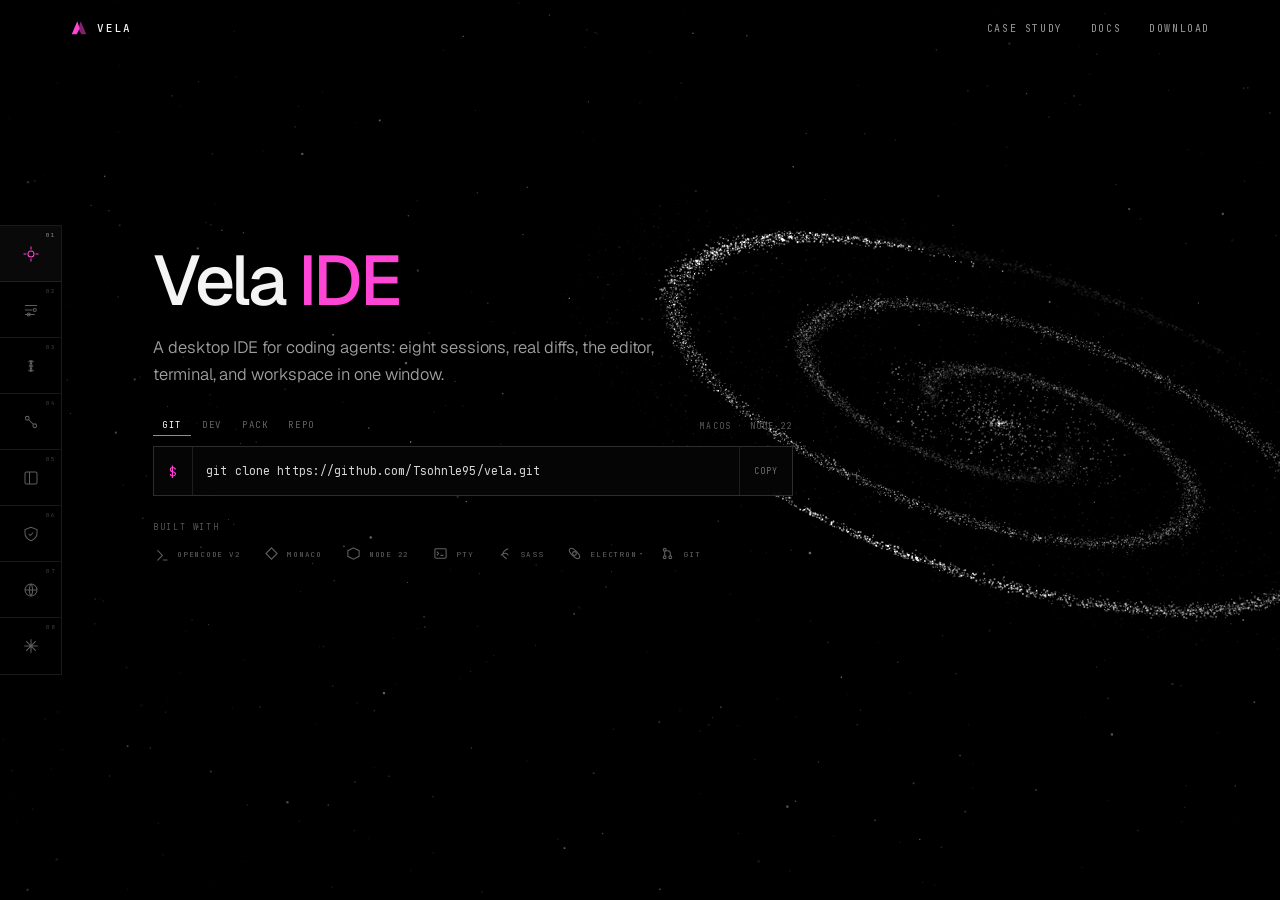
==== commit 2b03b25d: "sync portfolio favicon and vela product updates" ====
--- a/vela-product/index.html
+++ b/vela-product/index.html
@@ -21,6 +21,10 @@
   <div class="grain"></div>
 </div>
 
+<div class="workspace-preview" id="workspacePreview" aria-hidden="true">
+  <img src="assets/workspace-preview.png" width="1503" height="886" alt="Vela workspace with the explorer, code editor, and agent conversation">
+</div>
+
 <header class="top">
   <div class="shell top-row">
     <a class="brand" href="#main" aria-label="Vela home">
@@ -38,7 +42,7 @@
   </div>
 </header>
 
-<div class="rail rail-right" aria-label="Cockpit panels">
+<div class="rail" aria-label="Cockpit panels">
       <button class="on" data-label="Explorer" aria-label="Explorer">
         <svg viewBox="0 0 24 24" fill="none" stroke="currentColor" stroke-width="1.35"><circle cx="12" cy="12" r="4"/><path d="M12 2v4M12 18v4M2 12h4M18 12h4"/></svg>
         <span class="n">01</span>
--- a/vela-product/css/style.css
+++ b/vela-product/css/style.css
@@ -112,7 +112,7 @@
 .rail button:hover .n,.rail button.on .n{color:#8f8f8f}
 .rail button::after{
   content:attr(data-label);position:absolute;left:64px;top:50%;transform:translateY(-50%);
-  padding:5px 8px;border:1px solid rgba(255,255,255,.14);background:rgba(5,5,5,.92);
+  padding:5px 8px;border:0;background:rgba(5,5,5,.92);
   font-family:var(--mono);font-size:8px;letter-spacing:.12em;text-transform:uppercase;color:#d8d8d8;
   white-space:nowrap;opacity:0;pointer-events:none;transition:opacity .15s;
 }
@@ -211,3 +211,11 @@
 .skip:focus{top:15px}
 a:focus-visible,button:focus-visible{outline:2px solid var(--accent);outline-offset:4px}
 
+
+
+/* Explorer hover workspace preview */
+.workspace-preview{position:fixed;inset:0;z-index:4;display:flex;align-items:center;justify-content:center;padding:clamp(58px,8vh,90px) clamp(16px,6vw,90px);background:#000;opacity:0;visibility:hidden;transition:opacity .22s ease,visibility .22s;pointer-events:none;isolation:isolate}
+.workspace-preview.show{opacity:1;visibility:visible}
+.workspace-preview img{display:block;max-width:min(1240px,100%);max-height:100%;width:auto;height:auto;border:0;border-radius:22px;box-shadow:0 30px 120px rgba(0,0,0,.8);background:#000}
+.rail button.is-previewing{color:var(--accent);background:rgba(255,255,255,.035)}
+@media(max-width:900px){.workspace-preview{padding:70px 16px 22px}.workspace-preview img{max-height:calc(100svh - 100px);border-radius:12px}}
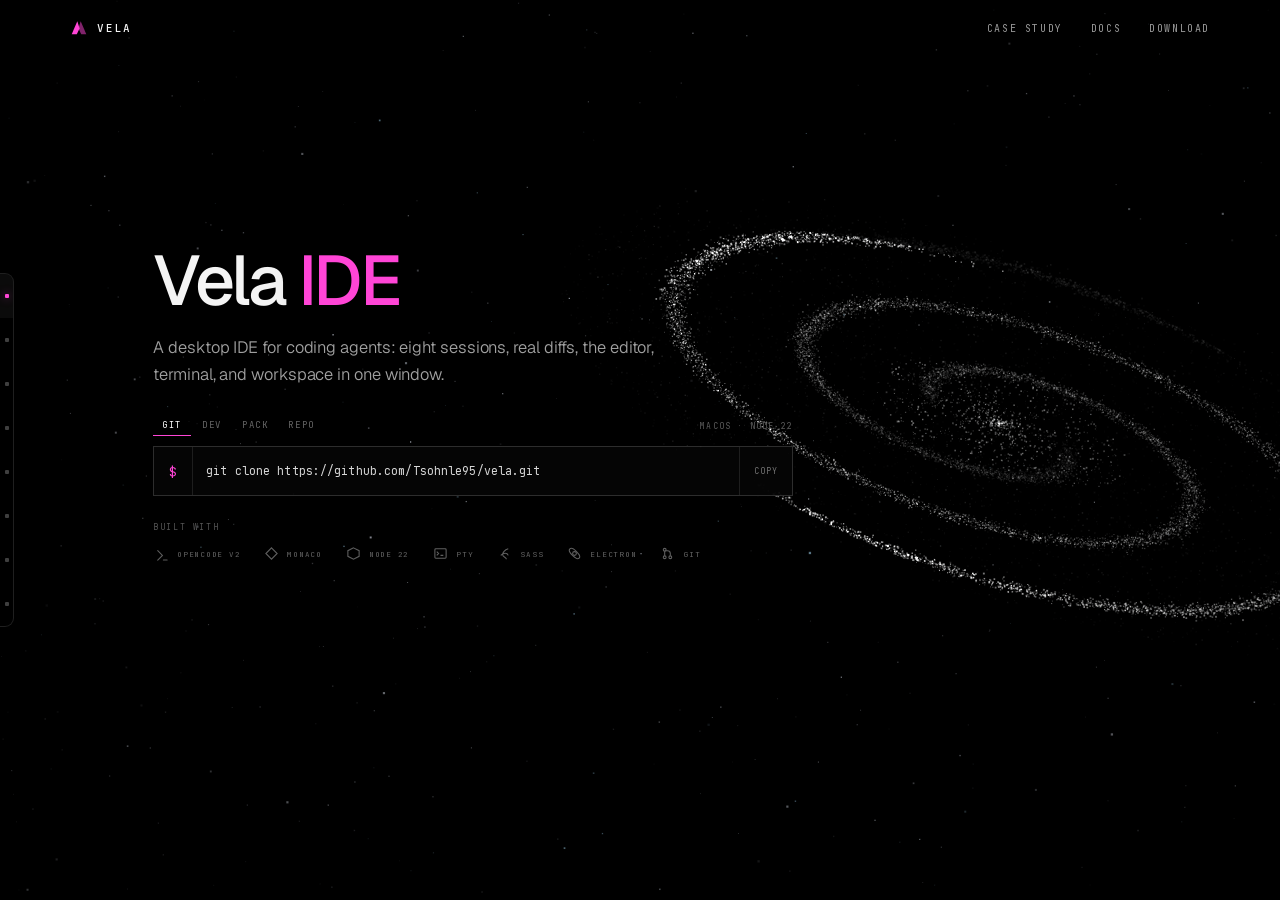
==== commit c7a5d88a: "update side-bar design" ====
--- a/vela-product/index.html
+++ b/vela-product/index.html
@@ -8,7 +8,7 @@
 <link rel="canonical" href="https://tylonsohnle.com/vela-product/">
 <link rel="icon" href="assets/icon.png">
 <meta name="theme-color" content="#000000">
-<link rel="stylesheet" href="css/style.css?v=ide1">
+<link rel="stylesheet" href="css/style.css?v=peek1">
 </head>
 <body>
 <a class="skip" href="#main">Skip to content</a>
@@ -42,7 +42,7 @@
   </div>
 </header>
 
-<div class="rail" aria-label="Cockpit panels">
+<div class="rail" role="navigation" aria-label="Cockpit panels">
       <button class="on" data-label="Explorer" aria-label="Explorer">
         <svg viewBox="0 0 24 24" fill="none" stroke="currentColor" stroke-width="1.35"><circle cx="12" cy="12" r="4"/><path d="M12 2v4M12 18v4M2 12h4M18 12h4"/></svg>
         <span class="n">01</span>
@@ -117,6 +117,6 @@
 
 <script src="js/field.js"></script>
 <script src="js/vela.js"></script>
-<script src="js/site.js"></script>
+<script src="js/site.js?v=peek1"></script>
 </body>
 </html>
--- a/vela-product/css/style.css
+++ b/vela-product/css/style.css
@@ -93,41 +93,47 @@
 .footer .fright{color:#5e5e5e}
 .footer .fmid{color:#4f4f4f}
 
-/* ---------- rail ---------- */
+/* ---------- rail · peek ---------- */
 .rail{
   position:fixed;left:0;top:50%;transform:translateY(-50%);z-index:6;
-  width:62px;display:flex;flex-direction:column;
-  border:1px solid rgba(255,255,255,.1);border-left:0;
-  background:rgba(0,0,0,.42);backdrop-filter:blur(12px);
-}
+  width:14px;display:flex;flex-direction:column;
+  border:1px solid rgba(255,255,255,.12);border-left:0;border-radius:0 9px 9px 0;
+  background:rgba(0,0,0,.5);backdrop-filter:blur(12px);
+  overflow:hidden;
+  transition:width .28s cubic-bezier(.2,.8,.2,1),background .2s;
+}
+.rail:hover,.rail:focus-within{width:132px;background:rgba(0,0,0,.68)}
 .rail button{
-  position:relative;width:100%;height:56px;display:grid;place-items:center;
-  border-bottom:1px solid rgba(255,255,255,.09);color:#5e5e5e;
+  position:relative;width:132px;height:44px;flex:none;display:block;
+  color:#5e5e5e;background:none;border:0;cursor:pointer;
   transition:color .18s,background .18s;
 }
-.rail button:last-child{border-bottom:0}
-.rail button:hover,.rail button.on{color:var(--accent);background:rgba(255,255,255,.035)}
-.rail svg{width:18px;height:18px;display:block}
-.rail .n{position:absolute;top:5px;right:6px;font-family:var(--mono);font-size:6px;letter-spacing:.05em;color:#3f3f3f}
-.rail button:hover .n,.rail button.on .n{color:#8f8f8f}
+.rail button:focus-visible{outline:1px solid var(--accent);outline-offset:-3px}
+.rail button svg{
+  position:absolute;left:20px;top:50%;width:16px;height:16px;display:block;
+  opacity:0;transform:translateY(-50%) translateX(-4px);
+  transition:opacity .18s .04s,transform .18s .04s;
+}
+.rail .n{display:none}
+.rail button::before{
+  content:"";position:absolute;left:5px;top:50%;width:4px;height:4px;border-radius:1px;
+  background:#3f3f3f;transform:translateY(-50%);
+  transition:opacity .15s,background .15s;
+}
+.rail button.on::before{background:var(--accent);box-shadow:0 0 8px rgba(255,69,214,.5)}
+.rail:hover button svg,.rail:focus-within button svg{opacity:1;transform:translateY(-50%)}
+.rail:hover button::before,.rail:focus-within button::before{opacity:0}
 .rail button::after{
-  content:attr(data-label);position:absolute;left:64px;top:50%;transform:translateY(-50%);
-  padding:5px 8px;border:0;background:rgba(5,5,5,.92);
-  font-family:var(--mono);font-size:8px;letter-spacing:.12em;text-transform:uppercase;color:#d8d8d8;
-  white-space:nowrap;opacity:0;pointer-events:none;transition:opacity .15s;
-}
-.rail button:hover::after{opacity:1}
-
-.rail-right{left:auto;right:0;border-left:1px solid rgba(255,255,255,.1);border-right:0}
-.rail-right button::after{left:auto;right:64px}
-.rail-top{top:72px;left:50%;transform:translateX(-50%);flex-direction:row;width:auto;border:1px solid rgba(255,255,255,.1)}
-.rail-top button{width:54px;height:48px;border-bottom:0;border-right:1px solid rgba(255,255,255,.09)}
-.rail-top button:last-child{border-right:0}
-.rail-top button::after{left:50%;top:56px;transform:translateX(-50%)}
-.rail-bottom{top:auto;bottom:52px;left:50%;transform:translateX(-50%);flex-direction:row;width:auto;border:1px solid rgba(255,255,255,.1)}
-.rail-bottom button{width:54px;height:46px;border-bottom:0;border-right:1px solid rgba(255,255,255,.09)}
-.rail-bottom button:last-child{border-right:0}
-.rail-bottom button::after{left:50%;top:auto;bottom:54px;transform:translateX(-50%)}
+  content:attr(data-label);position:absolute;left:42px;top:50%;
+  transform:translateY(-50%) translateX(-4px);
+  font-family:var(--mono);font-size:8px;font-weight:500;letter-spacing:.13em;
+  text-transform:uppercase;color:#cfcfcf;white-space:nowrap;
+  opacity:0;pointer-events:none;
+  transition:opacity .18s .04s,transform .18s .04s;
+}
+.rail:hover button::after,.rail:focus-within button::after{opacity:1;transform:translateY(-50%)}
+.rail button:hover,.rail button.on{color:var(--accent);background:rgba(255,255,255,.045)}
+.rail button:hover::after{color:#fff}
 
 /* ---------- layout variants ---------- */
 .layout-center .hero{justify-content:center;text-align:center;padding-left:0;padding-right:0}
@@ -213,7 +219,7 @@
 
 
 
-/* Explorer hover workspace preview */
+/* Panel hover workspace preview */
 .workspace-preview{position:fixed;inset:0;z-index:4;display:flex;align-items:center;justify-content:center;padding:clamp(58px,8vh,90px) clamp(16px,6vw,90px);background:#000;opacity:0;visibility:hidden;transition:opacity .22s ease,visibility .22s;pointer-events:none;isolation:isolate}
 .workspace-preview.show{opacity:1;visibility:visible}
 .workspace-preview img{display:block;max-width:min(1240px,100%);max-height:100%;width:auto;height:auto;border:0;border-radius:22px;box-shadow:0 30px 120px rgba(0,0,0,.8);background:#000}
